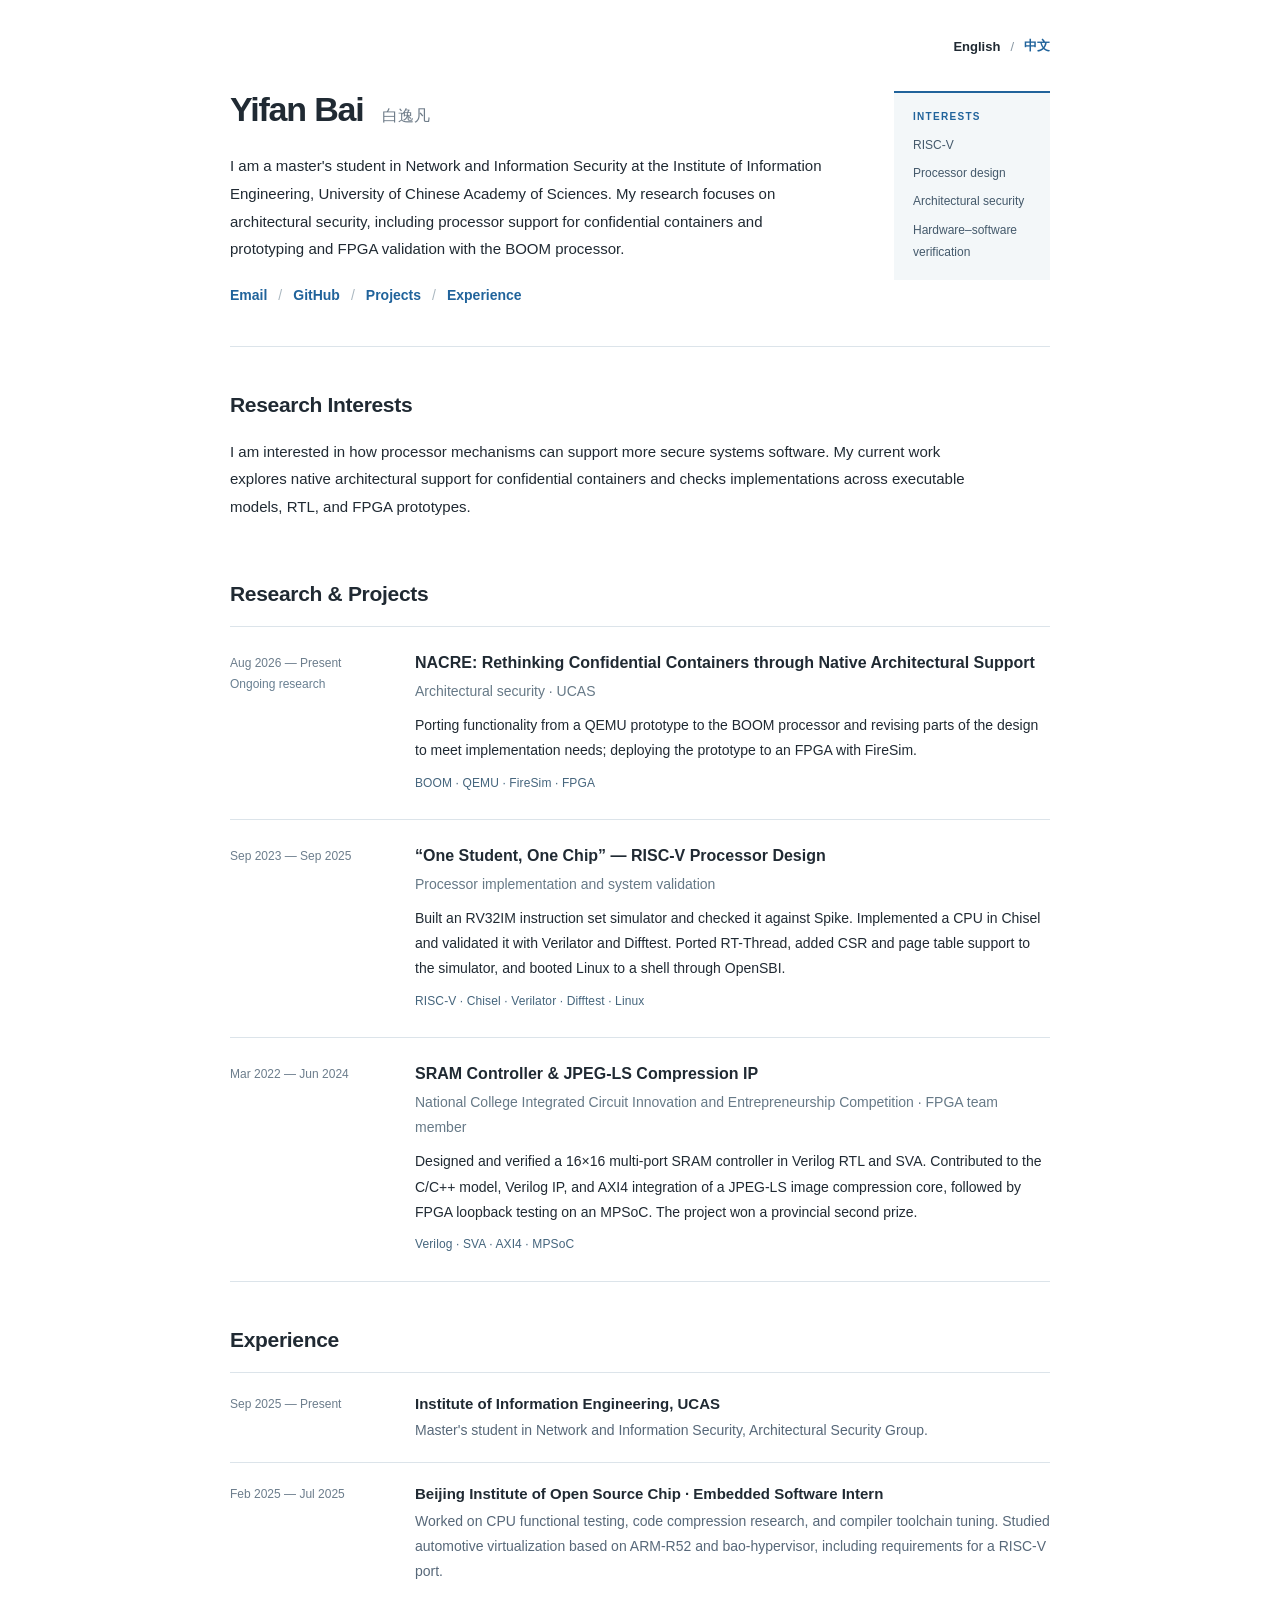
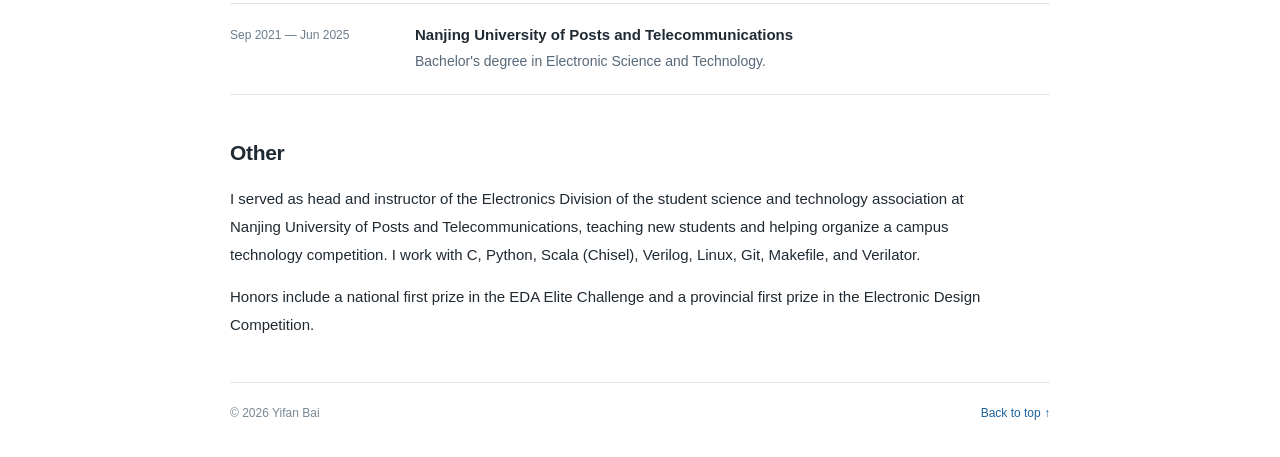
==== index.html @ dbd667eb "Add bilingual GitHub Pages personal site" ====
<!doctype html>
<html lang="en">
<head>
  <meta charset="UTF-8">
  <meta name="viewport" content="width=device-width, initial-scale=1">
  <meta name="theme-color" content="#ffffff">
  <meta name="description" content="Yifan Bai's personal website. Research interests include RISC-V processors, systems software, and architectural security.">
  <title>Yifan Bai | Processor Design &amp; Architectural Security</title>
  <link rel="alternate" hreflang="en" href="index.html">
  <link rel="alternate" hreflang="zh-CN" href="zh/index.html">
  <link rel="stylesheet" href="styles.css">
</head>
<body>
  <a class="skip-link" href="#main">Skip to content</a>
  <main class="page" id="main">
    <nav class="language-switch" aria-label="Language selection">
      <span aria-current="page">English</span>
      <span aria-hidden="true">/</span>
      <a href="zh/index.html" lang="zh-CN">中文</a>
    </nav>
    <header class="intro" aria-labelledby="name">
      <div class="intro-main">
        <h1 id="name">Yifan Bai <span>白逸凡</span></h1>
        <p>I am a master's student in Network and Information Security at the Institute of Information Engineering, University of Chinese Academy of Sciences. My research focuses on architectural security, including processor support for confidential containers and prototyping and FPGA validation with the BOOM processor.</p>
        <nav class="contact-links" aria-label="Contact and page navigation">
          <a href="mailto:1445617868@qq.com">Email</a><span aria-hidden="true">/</span>
          <a href="https://github.com/msuadOf">GitHub</a><span aria-hidden="true">/</span>
          <a href="#projects">Projects</a><span aria-hidden="true">/</span>
          <a href="#experience">Experience</a>
        </nav>
      </div>
      <div class="intro-aside" aria-label="Research interests">
        <span class="aside-label">INTERESTS</span>
        <span>RISC-V</span><span>Processor design</span><span>Architectural security</span><span>Hardware–software verification</span>
      </div>
    </header>

    <section class="section" id="research" aria-labelledby="research-title">
      <h2 id="research-title">Research Interests</h2>
      <p>I am interested in how processor mechanisms can support more secure systems software. My current work explores native architectural support for confidential containers and checks implementations across executable models, RTL, and FPGA prototypes.</p>
    </section>

    <section class="section" id="projects" aria-labelledby="projects-title">
      <h2 id="projects-title">Research &amp; Projects</h2>
      <div class="entries">
        <article class="entry">
          <div class="entry-meta">Aug 2026 — Present <span>Ongoing research</span></div>
          <div class="entry-content">
            <h3>NACRE: Rethinking Confidential Containers through Native Architectural Support</h3>
            <p class="entry-context">Architectural security · UCAS</p>
            <p>Porting functionality from a QEMU prototype to the BOOM processor and revising parts of the design to meet implementation needs; deploying the prototype to an FPGA with FireSim.</p>
            <p class="entry-tools">BOOM · QEMU · FireSim · FPGA</p>
          </div>
        </article>
        <article class="entry">
          <div class="entry-meta">Sep 2023 — Sep 2025</div>
          <div class="entry-content">
            <h3>“One Student, One Chip” — RISC-V Processor Design</h3>
            <p class="entry-context">Processor implementation and system validation</p>
            <p>Built an RV32IM instruction set simulator and checked it against Spike. Implemented a CPU in Chisel and validated it with Verilator and Difftest. Ported RT-Thread, added CSR and page table support to the simulator, and booted Linux to a shell through OpenSBI.</p>
            <p class="entry-tools">RISC-V · Chisel · Verilator · Difftest · Linux</p>
          </div>
        </article>
        <article class="entry">
          <div class="entry-meta">Mar 2022 — Jun 2024</div>
          <div class="entry-content">
            <h3>SRAM Controller &amp; JPEG-LS Compression IP</h3>
            <p class="entry-context">National College Integrated Circuit Innovation and Entrepreneurship Competition · FPGA team member</p>
            <p>Designed and verified a 16×16 multi-port SRAM controller in Verilog RTL and SVA. Contributed to the C/C++ model, Verilog IP, and AXI4 integration of a JPEG-LS image compression core, followed by FPGA loopback testing on an MPSoC. The project won a provincial second prize.</p>
            <p class="entry-tools">Verilog · SVA · AXI4 · MPSoC</p>
          </div>
        </article>
      </div>
    </section>

    <section class="section" id="experience" aria-labelledby="experience-title">
      <h2 id="experience-title">Experience</h2>
      <div class="entries compact">
        <article class="entry"><div class="entry-meta">Sep 2025 — Present</div><div class="entry-content"><h3>Institute of Information Engineering, UCAS</h3><p>Master's student in Network and Information Security, Architectural Security Group.</p></div></article>
        <article class="entry"><div class="entry-meta">Feb 2025 — Jul 2025</div><div class="entry-content"><h3>Beijing Institute of Open Source Chip · Embedded Software Intern</h3><p>Worked on CPU functional testing, code compression research, and compiler toolchain tuning. Studied automotive virtualization based on ARM-R52 and bao-hypervisor, including requirements for a RISC-V port.</p></div></article>
        <article class="entry"><div class="entry-meta">Sep 2021 — Jun 2025</div><div class="entry-content"><h3>Nanjing University of Posts and Telecommunications</h3><p>Bachelor's degree in Electronic Science and Technology.</p></div></article>
      </div>
    </section>

    <section class="section section-end" aria-labelledby="more-title">
      <h2 id="more-title">Other</h2>
      <p>I served as head and instructor of the Electronics Division of the student science and technology association at Nanjing University of Posts and Telecommunications, teaching new students and helping organize a campus technology competition. I work with C, Python, Scala (Chisel), Verilog, Linux, Git, Makefile, and Verilator.</p>
      <p>Honors include a national first prize in the EDA Elite Challenge and a provincial first prize in the Electronic Design Competition.</p>
    </section>

    <footer class="footer"><span>© 2026 Yifan Bai</span><a href="#main">Back to top ↑</a></footer>
  </main>
</body>
</html>
---- styles.css ----
:root{color-scheme:light;--text:#202a33;--muted:#576879;--blue:#20639b;--blue-hover:#104c7c;--line:#dce4ea;--soft:#f3f7f9;--sans:"PingFang SC","Hiragino Sans GB","Microsoft YaHei","Noto Sans CJK SC",Arial,sans-serif;--latin:"Avenir Next","Helvetica Neue",Arial,sans-serif}
*{box-sizing:border-box}
html{scroll-behavior:smooth;scrollbar-color:#a6b7c3 #f3f7f9;scrollbar-width:thin}
body{margin:0;background:#fff;color:var(--text);font-family:var(--sans);font-size:15px;line-height:1.85}
body::-webkit-scrollbar{width:10px}body::-webkit-scrollbar-track{background:#f3f7f9}body::-webkit-scrollbar-thumb{background:#a6b7c3;border:2px solid #f3f7f9;border-radius:8px}body::-webkit-scrollbar-thumb:hover{background:#718c9e}
a{color:var(--blue);text-decoration:none;border-bottom:1px solid transparent}a:hover{color:var(--blue-hover);border-bottom-color:currentColor}a:focus-visible{outline:2px solid var(--blue);outline-offset:4px;border-radius:2px}
.skip-link{position:absolute;left:12px;top:-60px;background:#fff;padding:6px 12px;z-index:2}.skip-link:focus{top:10px}
.page{width:min(820px,calc(100% - 48px));margin:0 auto;padding:69px 0 32px}
.language-switch{display:flex;justify-content:flex-end;align-items:center;gap:10px;margin:-35px 0 28px;font-family:var(--latin),var(--sans);font-size:13px;color:#8998a4}.language-switch a{font-weight:600}.language-switch [aria-current="page"]{color:var(--text);font-weight:650}
.intro{display:grid;grid-template-columns:minmax(0,1fr) 156px;gap:54px;align-items:start;padding-bottom:36px;border-bottom:1px solid var(--line)}
.intro h1{font-family:var(--latin),var(--sans);font-size:34px;line-height:1.3;font-weight:650;letter-spacing:-.035em;margin:0 0 21px}.intro h1 span{font-size:16px;font-weight:400;letter-spacing:0;color:#6d7b88;margin-left:10px;white-space:nowrap}
p{margin:0 0 15px}.intro-main>p{max-width:650px}.contact-links{display:flex;flex-wrap:wrap;gap:0 11px;margin-top:20px;font-size:14px;font-weight:600}.contact-links span{color:#abb8c1;font-weight:400}
.intro-aside{margin-top:4px;padding:17px 19px;background:var(--soft);border-top:2px solid var(--blue);display:flex;flex-direction:column;gap:6px;font-size:12px;color:#44596b}.aside-label{font:700 10px/1.4 var(--latin);letter-spacing:.13em;color:var(--blue);margin-bottom:4px}
.section{padding-top:43px}.section h2{font-family:var(--latin),var(--sans);font-size:21px;line-height:1.4;letter-spacing:-.015em;margin:0 0 18px;font-weight:650}.section>p{max-width:760px}.entries{border-top:1px solid var(--line)}.entry{display:grid;grid-template-columns:160px minmax(0,1fr);gap:25px;padding:24px 0 25px;border-bottom:1px solid var(--line)}.entry-meta{font-family:var(--latin),var(--sans);font-size:12px;line-height:1.7;color:#6c7d8c;padding-top:2px;white-space:nowrap}.entry-meta span{display:block;color:#687f91}.entry h3{font-size:16px;line-height:1.55;margin:0 0 3px;font-weight:650}.entry p{font-size:14px;line-height:1.8;margin-bottom:9px}.entry p:last-child{margin-bottom:0}.entry-context{color:#667987}.entry-tools{color:#45657d;font-size:12px!important;font-family:var(--latin),var(--sans);letter-spacing:.01em}.compact .entry{padding:19px 0}.compact .entry h3{font-size:15px}.compact .entry p{color:var(--muted)}.section-end{padding-bottom:28px}.footer{border-top:1px solid var(--line);padding-top:19px;display:flex;align-items:center;justify-content:space-between;gap:20px;color:#788894;font-size:12px}.footer a{font-size:12px}
@media(max-width:680px){.page{width:min(100% - 36px,820px);padding-top:39px}.intro{grid-template-columns:1fr;gap:22px;padding-bottom:28px}.intro h1{font-size:31px}.intro h1 span{display:block;margin:2px 0 0;font-size:15px}.intro-aside{margin-top:0;display:block;padding:13px 16px;line-height:1.9}.intro-aside span:not(.aside-label){display:inline}.intro-aside span:not(.aside-label):not(:last-child):after{content:" · ";color:#9eb0bd}.aside-label{display:block}.section{padding-top:34px}.entry{grid-template-columns:1fr;gap:4px;padding:21px 0}.entry-meta span{display:inline;margin-left:8px}.entry h3{font-size:15px}}
@media(max-width:680px){.language-switch{margin:-12px 0 29px}}
@media(max-width:380px){.page{width:calc(100% - 30px)}.intro h1{font-size:29px}.entry-meta{white-space:normal}}
@media(prefers-reduced-motion:reduce){html{scroll-behavior:auto}}
@media(forced-colors:active){html{scrollbar-color:auto}.intro-aside{border:1px solid CanvasText}}
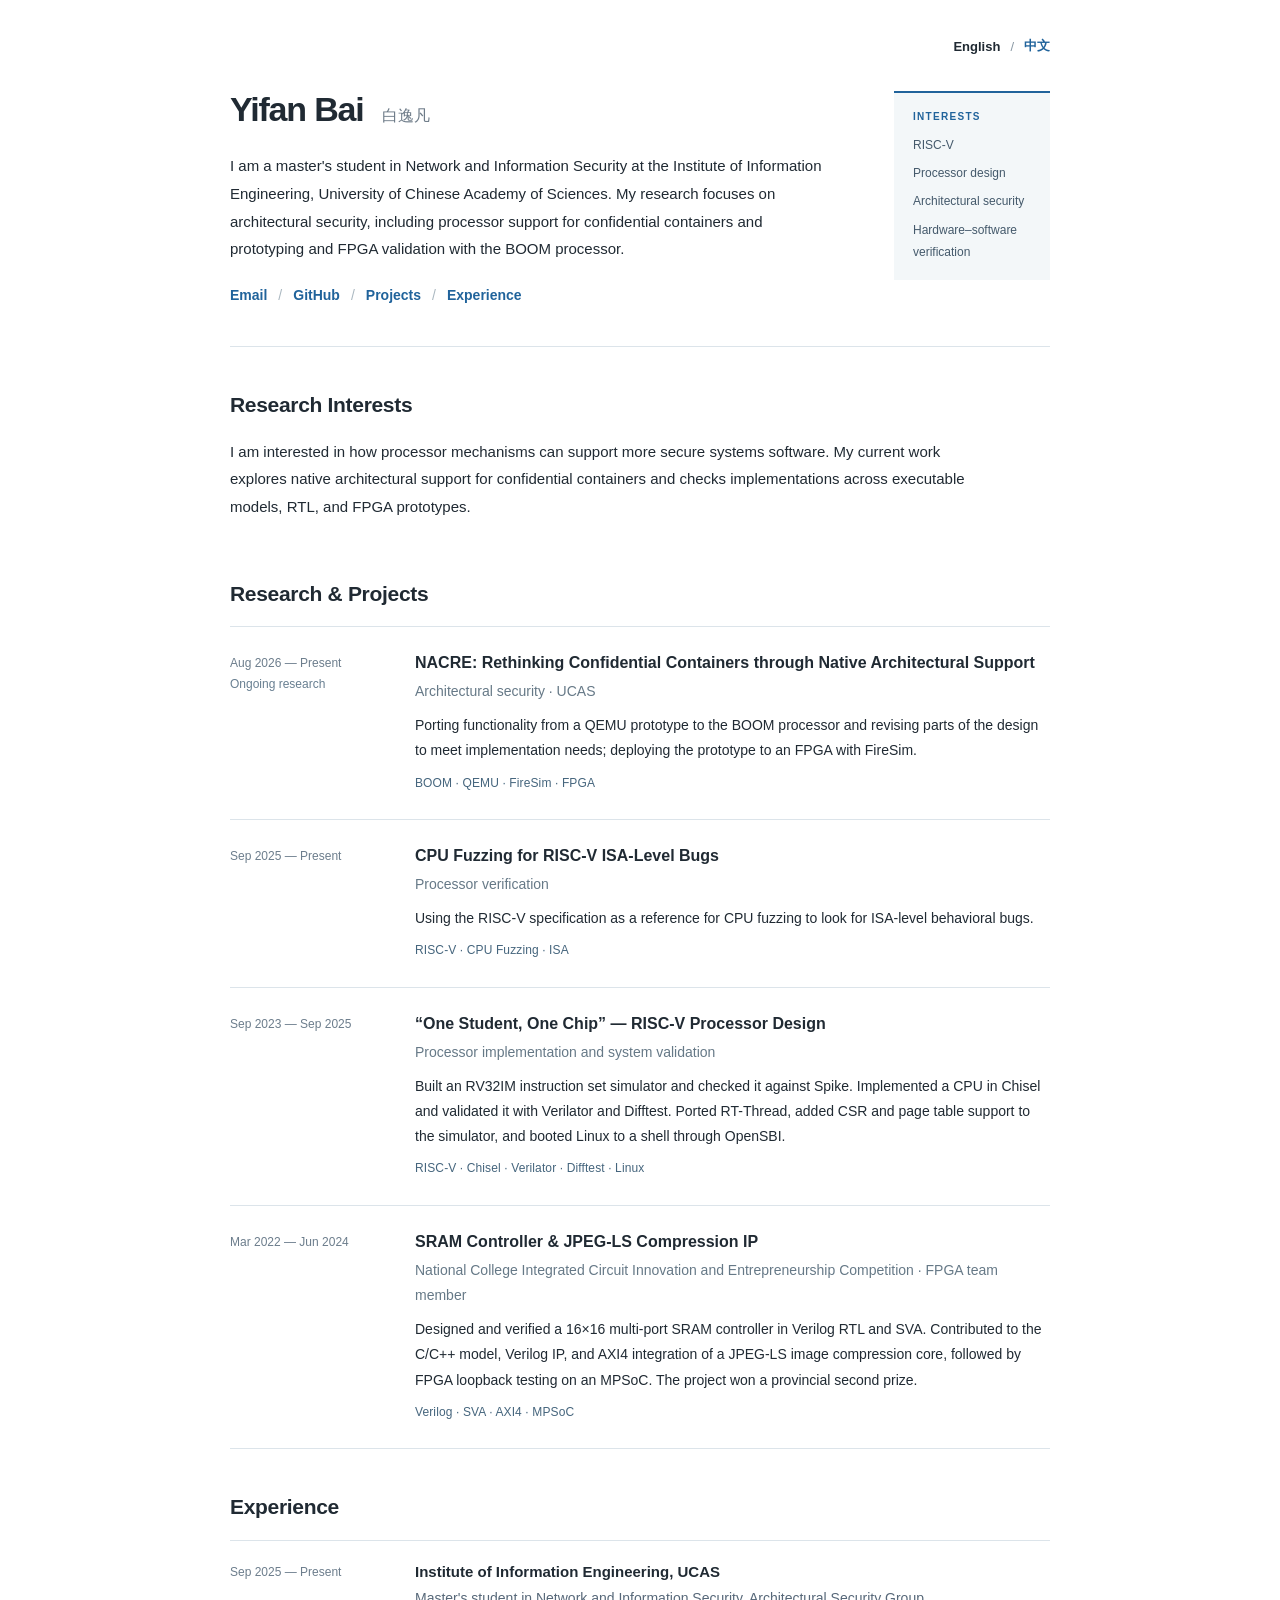
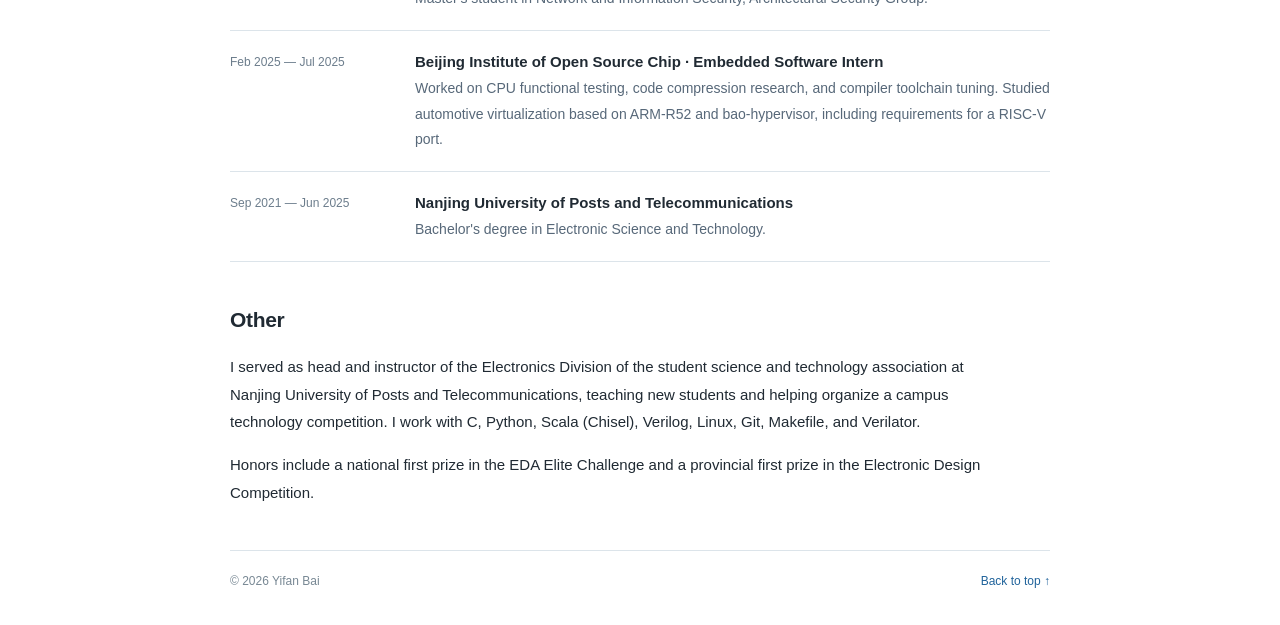
==== commit 419dc5b7: "Add RISC-V CPU fuzzing to homepage and resume" ====
--- a/index.html
+++ b/index.html
@@ -53,6 +53,15 @@
           </div>
         </article>
         <article class="entry">
+          <div class="entry-meta">Sep 2025 — Present</div>
+          <div class="entry-content">
+            <h3>CPU Fuzzing for RISC-V ISA-Level Bugs</h3>
+            <p class="entry-context">Processor verification</p>
+            <p>Using the RISC-V specification as a reference for CPU fuzzing to look for ISA-level behavioral bugs.</p>
+            <p class="entry-tools">RISC-V · CPU Fuzzing · ISA</p>
+          </div>
+        </article>
+        <article class="entry">
           <div class="entry-meta">Sep 2023 — Sep 2025</div>
           <div class="entry-content">
             <h3>“One Student, One Chip” — RISC-V Processor Design</h3>
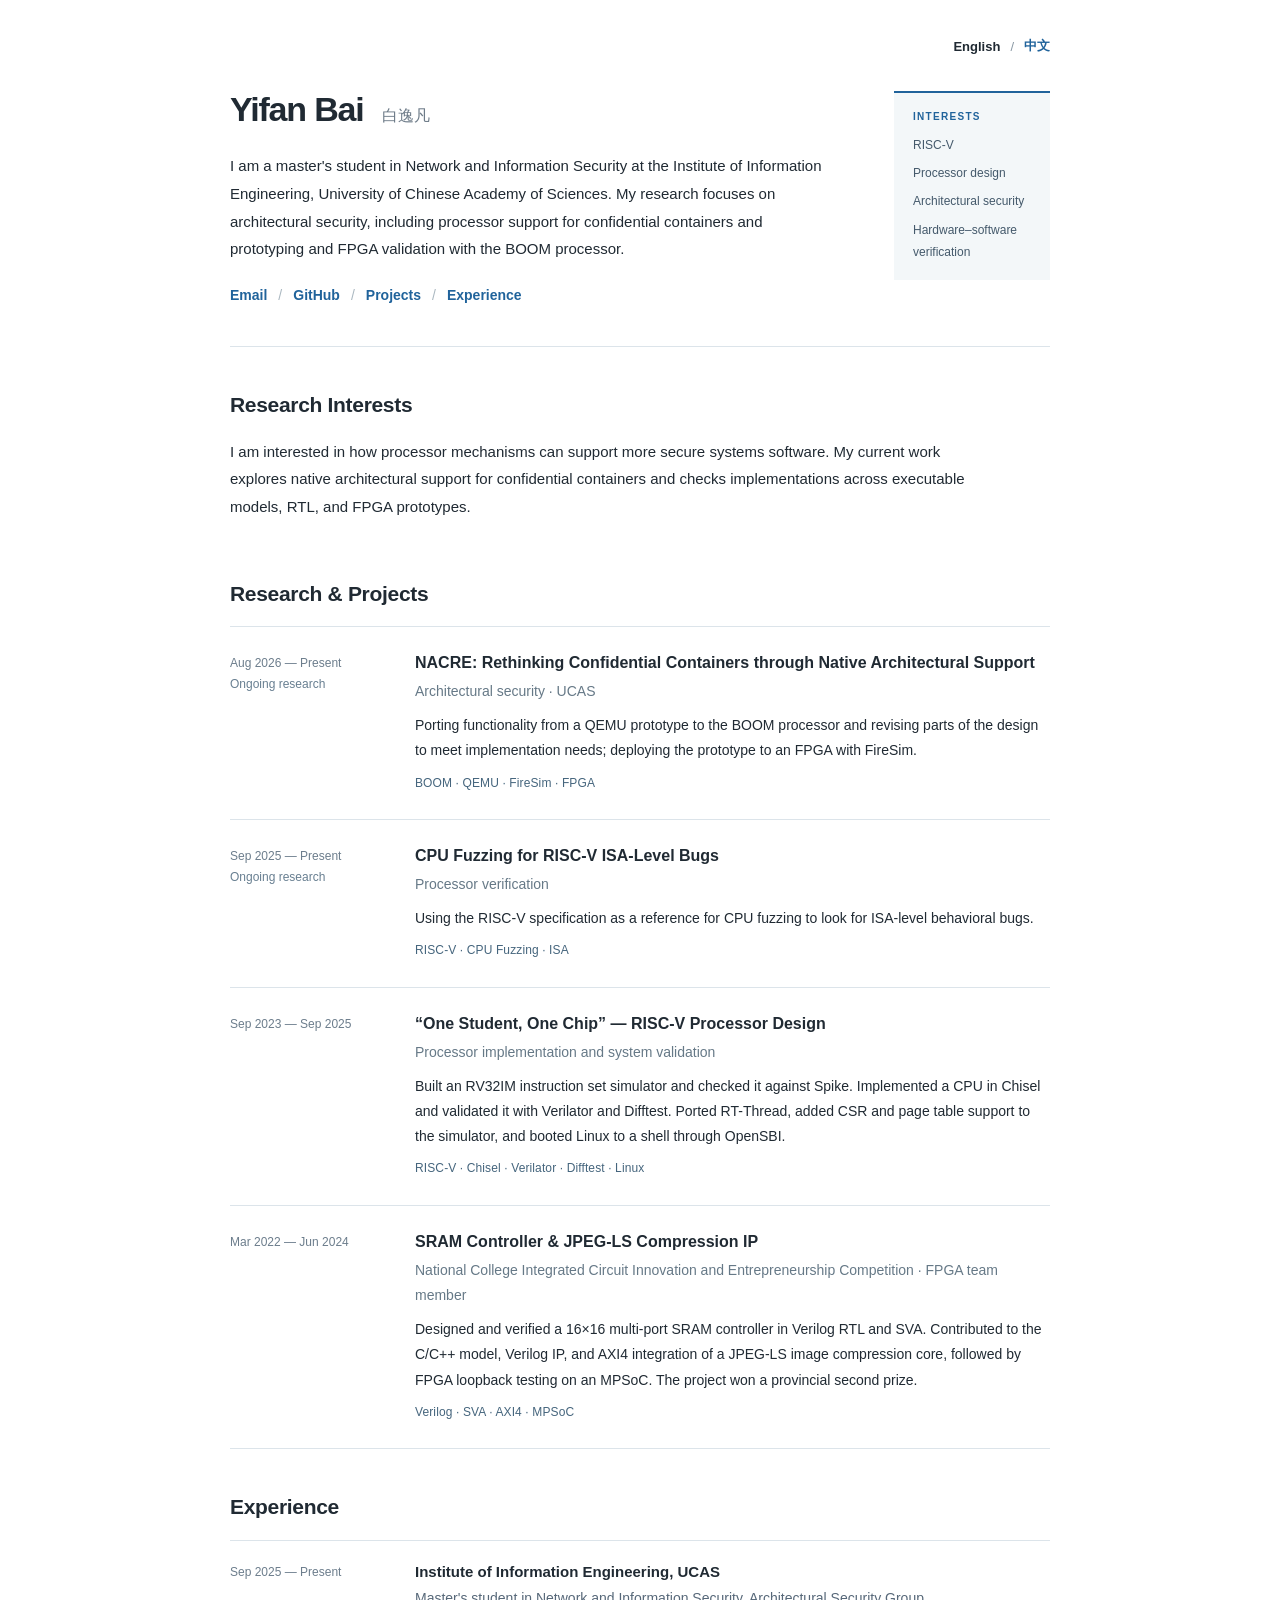
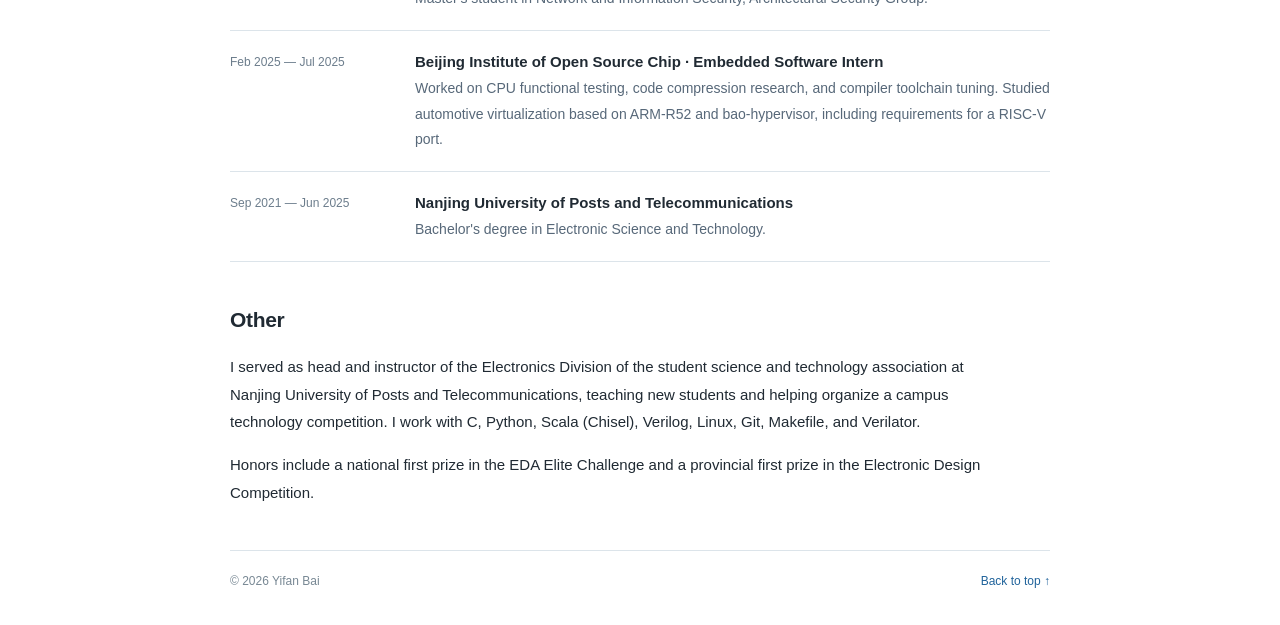
==== commit dbaebe3e: "Mark CPU fuzzing as ongoing research" ====
--- a/index.html
+++ b/index.html
@@ -53,7 +53,7 @@
           </div>
         </article>
         <article class="entry">
-          <div class="entry-meta">Sep 2025 — Present</div>
+          <div class="entry-meta">Sep 2025 — Present <span>Ongoing research</span></div>
           <div class="entry-content">
             <h3>CPU Fuzzing for RISC-V ISA-Level Bugs</h3>
             <p class="entry-context">Processor verification</p>
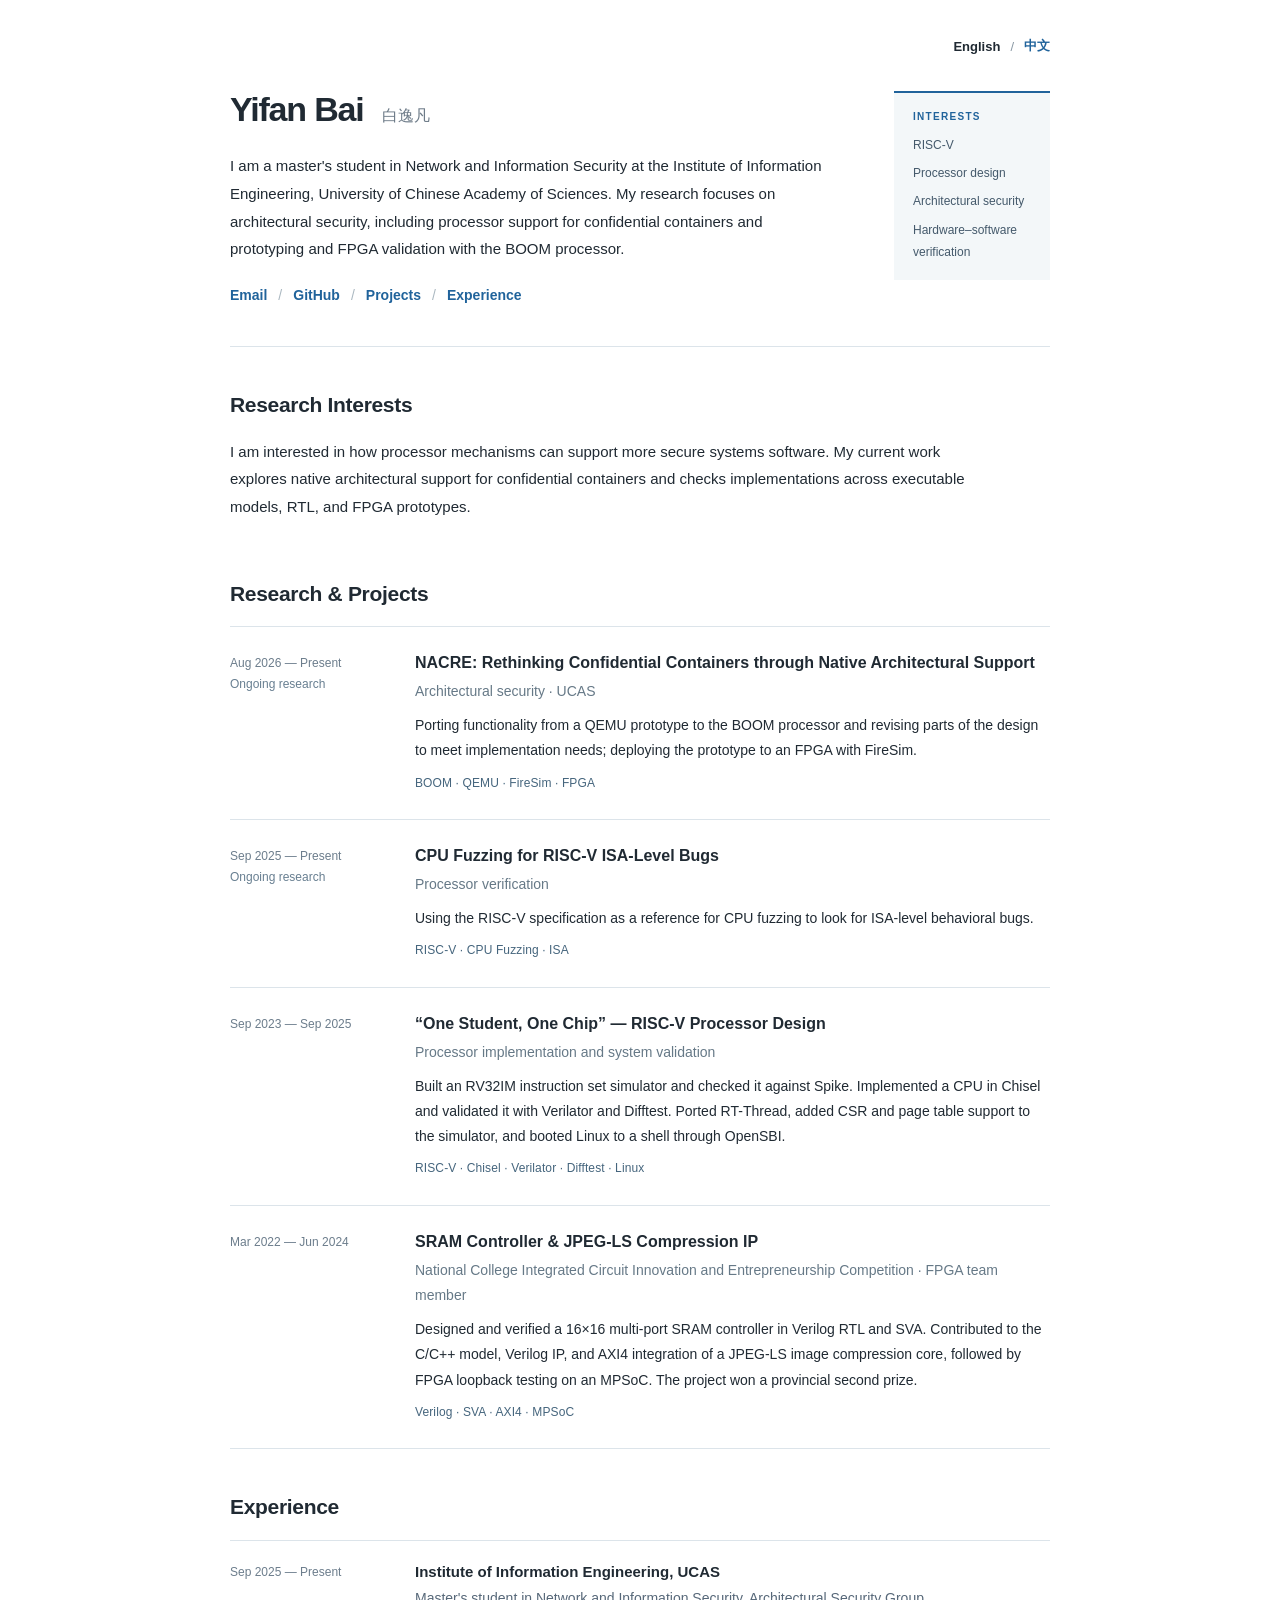
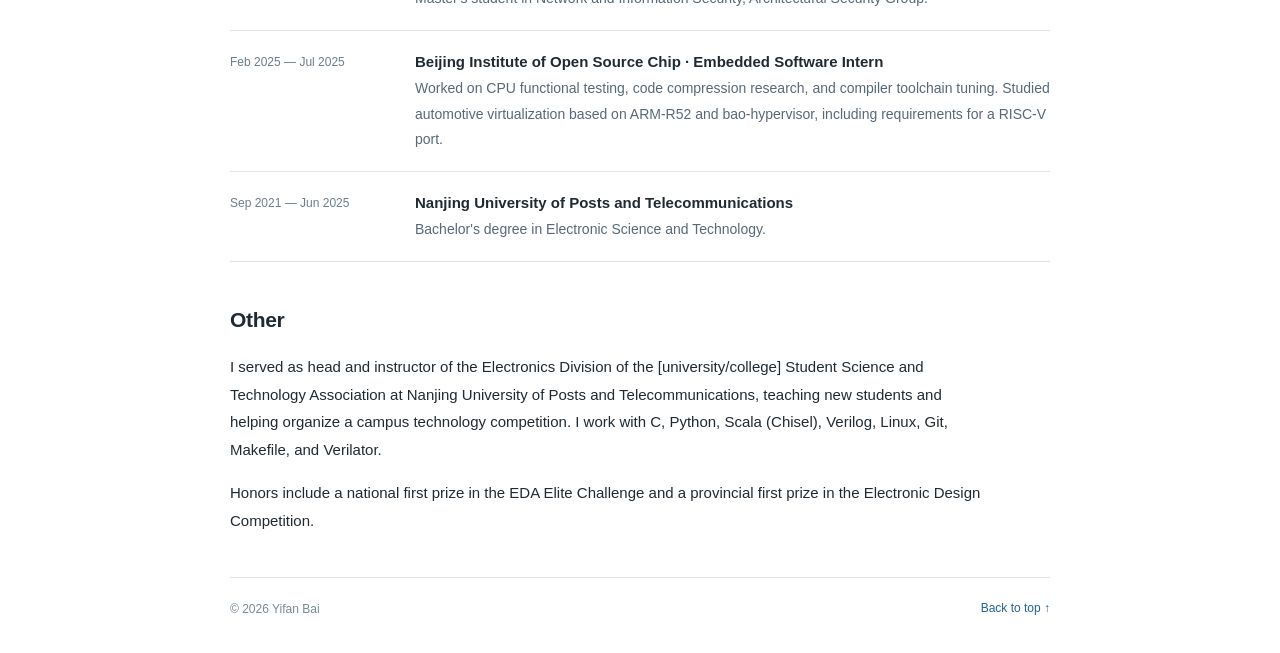
==== commit cfa7fe81: "Clarify student association name in campus experience" ====
--- a/index.html
+++ b/index.html
@@ -93,7 +93,7 @@
 
     <section class="section section-end" aria-labelledby="more-title">
       <h2 id="more-title">Other</h2>
-      <p>I served as head and instructor of the Electronics Division of the student science and technology association at Nanjing University of Posts and Telecommunications, teaching new students and helping organize a campus technology competition. I work with C, Python, Scala (Chisel), Verilog, Linux, Git, Makefile, and Verilator.</p>
+      <p>I served as head and instructor of the Electronics Division of the [university/college] Student Science and Technology Association at Nanjing University of Posts and Telecommunications, teaching new students and helping organize a campus technology competition. I work with C, Python, Scala (Chisel), Verilog, Linux, Git, Makefile, and Verilator.</p>
       <p>Honors include a national first prize in the EDA Elite Challenge and a provincial first prize in the Electronic Design Competition.</p>
     </section>
 
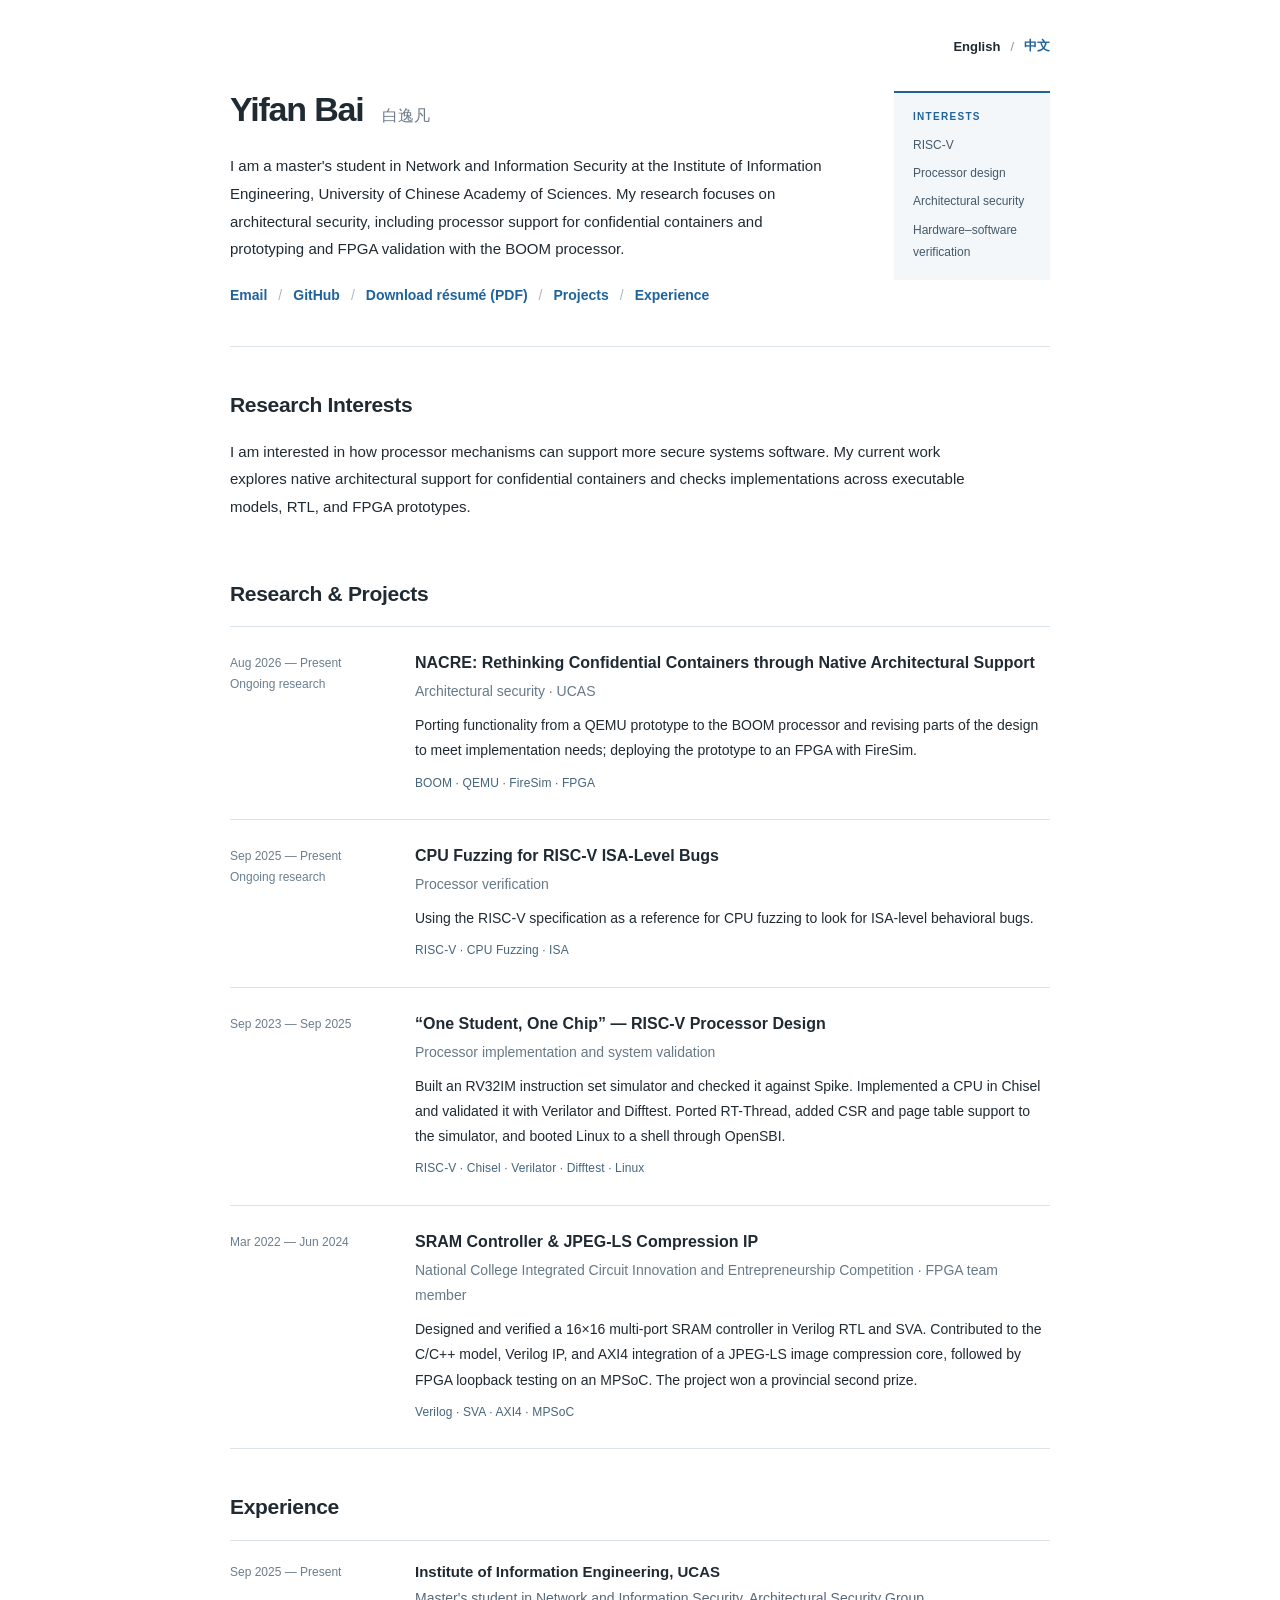
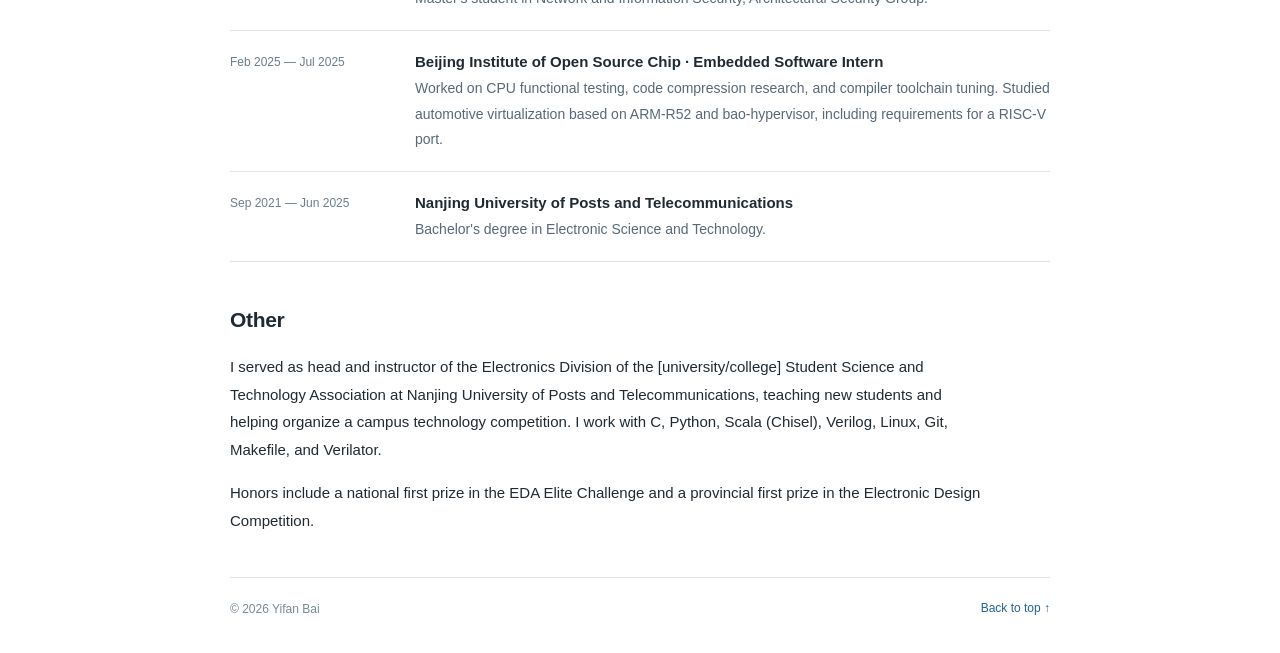
==== commit cfbc200b: "Build resume PDF in Pages workflow and add download links" ====
--- a/index.html
+++ b/index.html
@@ -25,6 +25,7 @@
         <nav class="contact-links" aria-label="Contact and page navigation">
           <a href="mailto:1445617868@qq.com">Email</a><span aria-hidden="true">/</span>
           <a href="https://github.com/msuadOf">GitHub</a><span aria-hidden="true">/</span>
+          <a href="work-resume.pdf" download="Yifan-Bai-Resume.pdf" type="application/pdf">Download résumé (PDF)</a><span aria-hidden="true">/</span>
           <a href="#projects">Projects</a><span aria-hidden="true">/</span>
           <a href="#experience">Experience</a>
         </nav>
